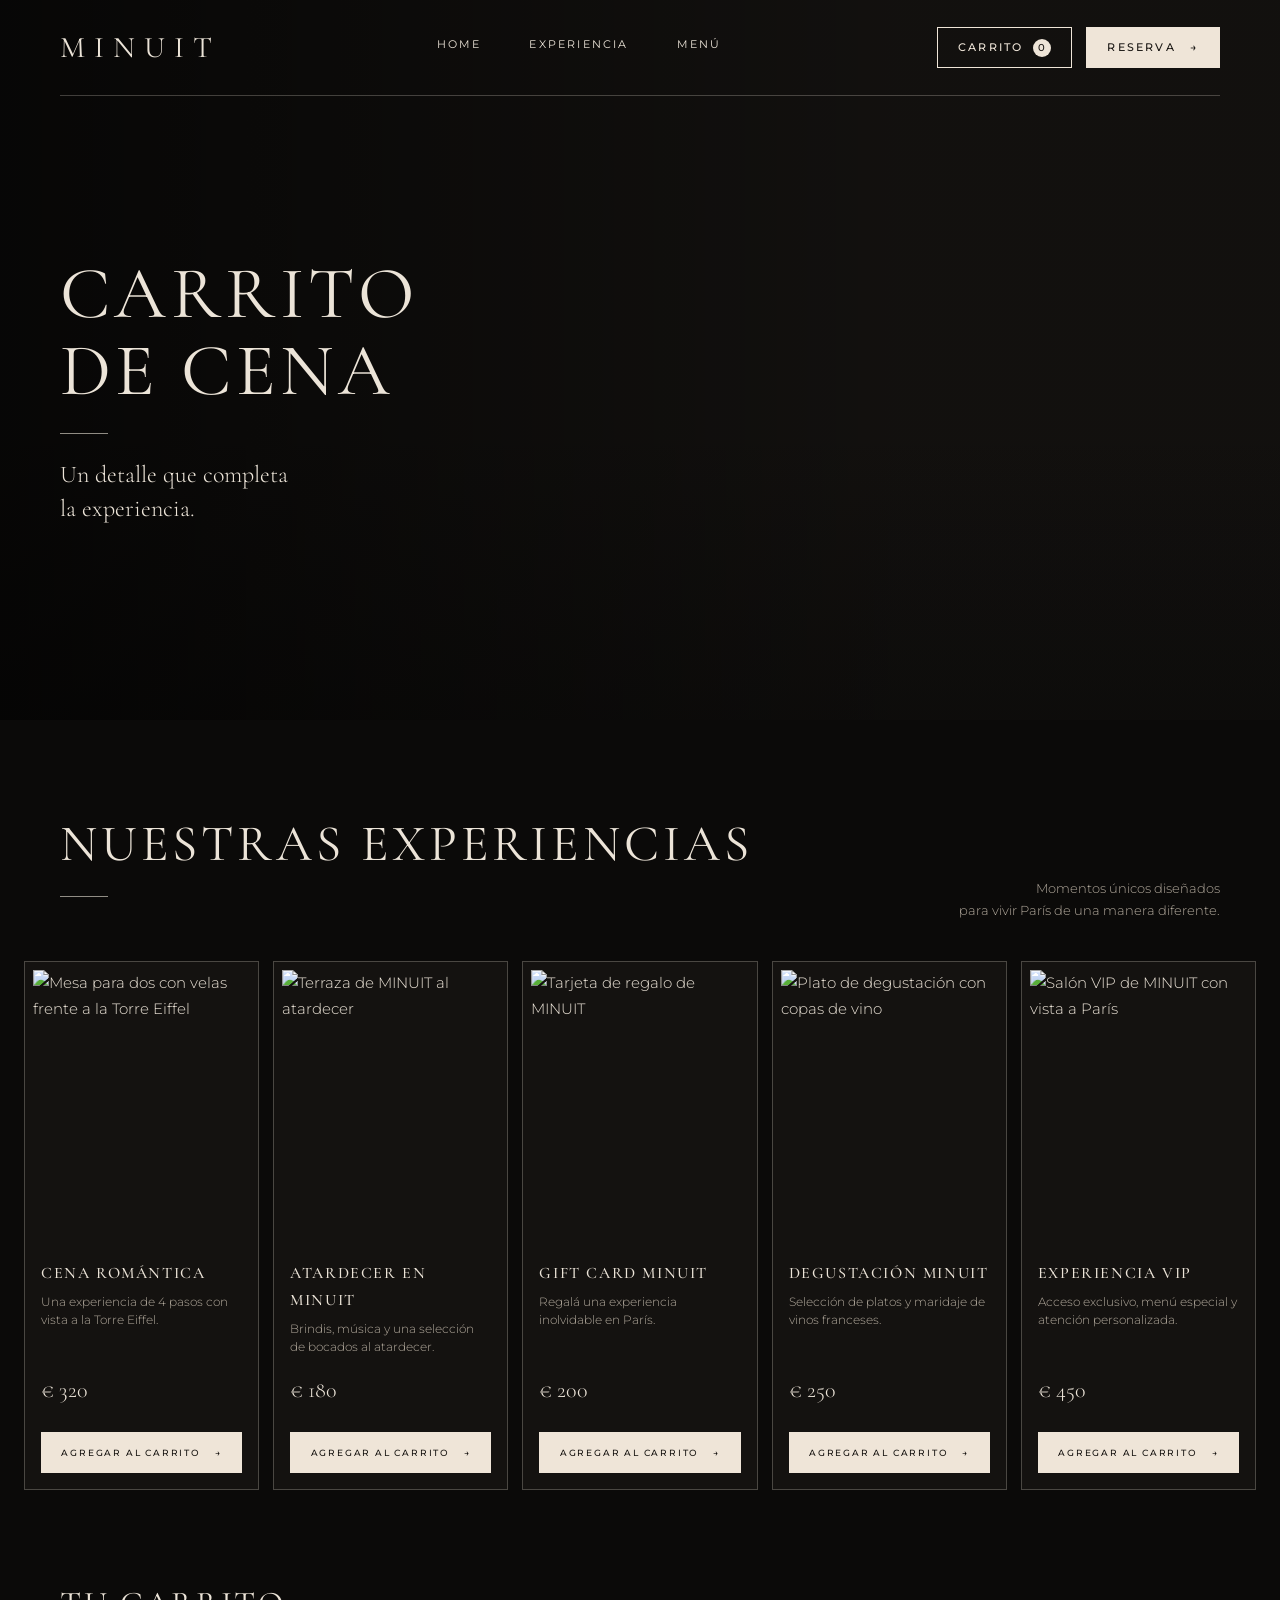
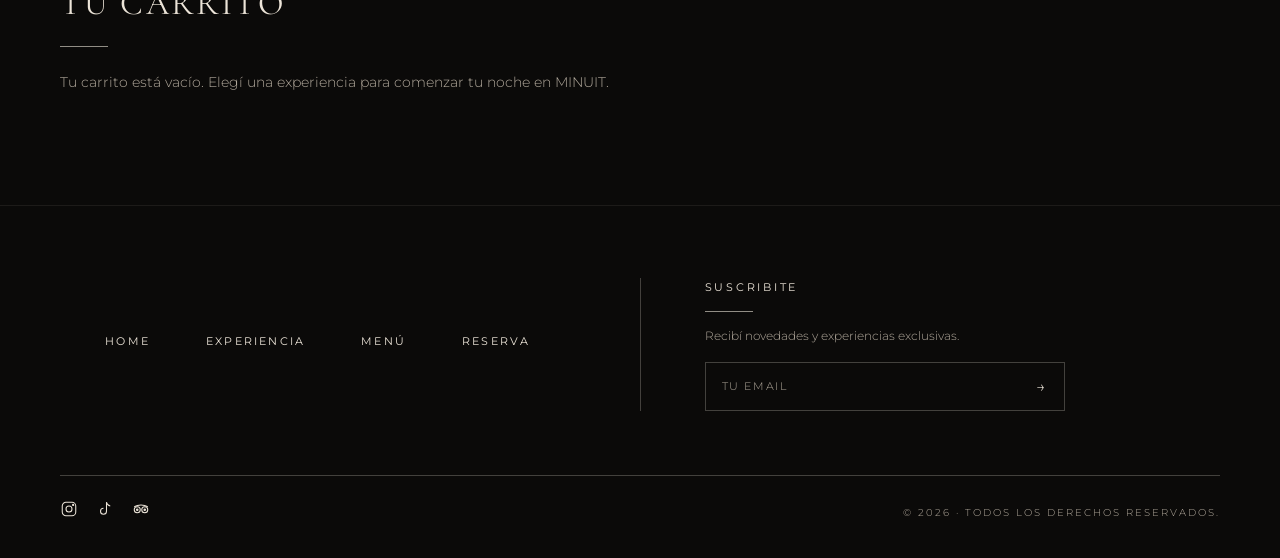
==== pages/carrito.html @ c2ee3cb4 "Rename carrito.html to pages/carrito.html" ====
<!DOCTYPE html>
<html lang="es">
<head>
  <meta charset="UTF-8">
  <meta name="viewport" content="width=device-width, initial-scale=1.0">
  <title>Carrito de cena | MINUIT</title>
  <link rel="stylesheet" href="../css/estilos.css">
</head>
<body>

  <header class="header">
    <div class="contenedor">
      <div class="header__barra">

        <a href="../index.html" class="logo">MINUIT</a>

        <nav class="nav">
          <a href="../index.html">Home</a>
          <a href="experiencia.html">Experiencia</a>
          <a href="menu.html">Menú</a>
          <a href="reserva.html" class="solo-celu">Reserva</a>
        </nav>

         <div class="header__acciones">
          <a href="carrito.html" class="boton boton--borde boton--chico boton-carrito">Carrito <span class="carrito-contador">0</span></a>
          <a href="reserva.html" class="boton boton--chico">Reserva <span>→</span></a>
          <button class="menu-boton" aria-label="Abrir menú">
            <span></span><span></span><span></span>
          </button>
        </div>

      </div>
    </div>
  </header>

  <main>

    <section class="hero hero--carrito">
      <div class="contenedor hero__contenido">
        <h1 class="hero__titulo">Carrito<br>de cena</h1>
        <span class="linea-corta"></span>
        <p class="hero__subtitulo">Un detalle que completa<br>la experiencia.</p>
      </div>
    </section>

    <section class="experiencias" id="experiencias">
      <div class="contenedor experiencias__cabecera">
        <div>
          <h2 class="titulo">Nuestras experiencias</h2>
          <span class="linea-corta"></span>
        </div>
        <p>Momentos únicos diseñados<br>para vivir París de una manera diferente.</p>
      </div>

      <div class="tarjetas">
        <article class="tarjeta" data-id="cena-romantica" data-nombre="Cena romántica" data-precio="320">
          <img src="../images/cena-romantica.png" alt="Mesa para dos con velas frente a la Torre Eiffel">
          <div class="tarjeta__info">
            <h3>Cena romántica</h3>
            <p>Una experiencia de 4 pasos con vista a la Torre Eiffel.</p>
            <span class="tarjeta__precio">€ 320</span>
            <button type="button" class="boton boton--ancho tarjeta__boton">Agregar al carrito <span>→</span></button>
          </div>
        </article>

        <article class="tarjeta" data-id="atardecer" data-nombre="Atardecer en MINUIT" data-precio="180">
          <img src="../images/atardecer.png" alt="Terraza de MINUIT al atardecer">
          <div class="tarjeta__info">
            <h3>Atardecer en MINUIT</h3>
            <p>Brindis, música y una selección de bocados al atardecer.</p>
            <span class="tarjeta__precio">€ 180</span>
            <button type="button" class="boton boton--ancho tarjeta__boton">Agregar al carrito <span>→</span></button>
          </div>
        </article>

        <article class="tarjeta" data-id="gift-card" data-nombre="Gift card MINUIT" data-precio="200">
          <img src="../images/gift-card.png" alt="Tarjeta de regalo de MINUIT">
          <div class="tarjeta__info">
            <h3>Gift card MINUIT</h3>
            <p>Regalá una experiencia inolvidable en París.</p>
            <span class="tarjeta__precio">€ 200</span>
            <button type="button" class="boton boton--ancho tarjeta__boton">Agregar al carrito <span>→</span></button>
          </div>
        </article>

        <article class="tarjeta" data-id="degustacion" data-nombre="Degustación MINUIT" data-precio="250">
          <img src="../images/degustacion.png" alt="Plato de degustación con copas de vino">
          <div class="tarjeta__info">
            <h3>Degustación MINUIT</h3>
            <p>Selección de platos y maridaje de vinos franceses.</p>
            <span class="tarjeta__precio">€ 250</span>
            <button type="button" class="boton boton--ancho tarjeta__boton">Agregar al carrito <span>→</span></button>
          </div>
        </article>

        <article class="tarjeta" data-id="vip" data-nombre="Experiencia VIP" data-precio="450">
          <img src="../images/vip.png" alt="Salón VIP de MINUIT con vista a París">
          <div class="tarjeta__info">
            <h3>Experiencia VIP</h3>
            <p>Acceso exclusivo, menú especial y atención personalizada.</p>
            <span class="tarjeta__precio">€ 450</span>
            <button type="button" class="boton boton--ancho tarjeta__boton">Agregar al carrito <span>→</span></button>
          </div>
        </article>

      </div>
    </section>

    <section class="carrito" id="tu-carrito">
      <div class="contenedor">

        <div id="carrito-contenido">
          <h2 class="titulo titulo--chico">Tu carrito</h2>
          <span class="linea-corta"></span>

          <p class="carrito__vacio" id="carrito-vacio">Tu carrito está vacío. Elegí una experiencia para comenzar tu noche en MINUIT.</p>

          <div class="carrito__caja oculto" id="carrito-resumen">
            <ul class="carrito__lista" id="carrito-lista"></ul>

            <aside class="resumen">
              <h3 class="etiqueta">Resumen</h3>
              <div class="resumen__fila">
                <span>Experiencias</span>
                <span id="carrito-cantidad">0</span>
              </div>
              <div class="resumen__fila resumen__total">
                <span>Total</span>
                <span id="carrito-total">€ 0</span>
              </div>
              <button type="button" class="boton boton--ancho" id="finalizar-compra">Finalizar compra <span>→</span></button>
              <button type="button" class="resumen__vaciar" id="vaciar-carrito">Vaciar carrito</button>
            </aside>
          </div>
        </div>

        <div class="gracias gracias--centro" id="gracias-compra">
          <h2 class="titulo titulo--chico">¡Gracias por tu compra!</h2>
          <span class="linea-corta"></span>
          <p id="gracias-compra-texto"></p>
          <div class="gracias__botones">
            <a href="../index.html" class="boton">Volver al inicio <span>→</span></a>
            <a href="carrito.html" class="boton boton--borde">Seguir explorando</a>
          </div>
        </div>

      </div>
    </section>

  </main>

  <footer class="footer">
    <div class="contenedor">

      <div class="footer__arriba">
        <nav class="footer__nav">
          <a href="../index.html">Home</a>
          <a href="experiencia.html">Experiencia</a>
          <a href="menu.html">Menú</a>
          <a href="reserva.html">Reserva</a>
        </nav>

        <span class="footer__separador"></span>

        <div class="suscribite">
          <h3 class="etiqueta">Suscribite</h3>
          <span class="linea-corta"></span>
          <p>Recibí novedades y experiencias exclusivas.</p>
          <form class="suscribite__form">
            <input type="email" placeholder="Tu email" required>
            <button type="submit" aria-label="Suscribirme">→</button>
          </form>
        </div>
      </div>

      <div class="footer__abajo">
        <div class="redes">
          <a href="#" aria-label="Instagram">
            <svg viewBox="0 0 24 24" fill="none" stroke="currentColor" stroke-width="1.4">
              <rect x="3" y="3" width="18" height="18" rx="5"/>
              <circle cx="12" cy="12" r="4"/>
              <circle cx="17.5" cy="6.5" r="0.8" fill="currentColor"/>
            </svg>
          </a>
          <a href="#" aria-label="TikTok">
            <svg viewBox="0 0 24 24" fill="none" stroke="currentColor" stroke-width="1.4">
              <path d="M14 3v12a4 4 0 1 1-4-4"/>
              <path d="M14 3c.5 2.5 2.5 4.5 5 5"/>
            </svg>
          </a>
          <a href="#" aria-label="Tripadvisor">
            <svg viewBox="0 0 24 24" fill="none" stroke="currentColor" stroke-width="1.4">
              <circle cx="7" cy="13" r="4"/>
              <circle cx="17" cy="13" r="4"/>
              <circle cx="7" cy="13" r="1" fill="currentColor"/>
              <circle cx="17" cy="13" r="1" fill="currentColor"/>
              <path d="M3 9c5-3 13-3 18 0"/>
            </svg>
          </a>
        </div>
        <p class="copyright">© 2026 · Todos los derechos reservados.</p>
      </div>

    </div>
  </footer>

 <div class="pago" id="pago">
    <div class="pago__fondo" data-cerrar></div>

    <aside class="pago__panel" role="dialog" aria-modal="true" aria-labelledby="pago-titulo">
      <button type="button" class="pago__cerrar" data-cerrar aria-label="Cerrar">×</button>

      <p class="etiqueta">Último paso</p>
      <h2 class="titulo titulo--chico" id="pago-titulo">Datos de compra</h2>
      <span class="linea-corta"></span>

      <div class="pago__resumen">
        <span id="pago-cantidad">0 experiencias</span>
        <strong id="pago-total">€ 0</strong>
      </div>

      <form class="form" id="form-pago">
        <div class="campo">
          <label for="pago-nombre">Nombre y apellido</label>
          <input type="text" id="pago-nombre" placeholder="Como figura en la tarjeta" autocomplete="cc-name" required>
        </div>

        <div class="campo">
          <label for="pago-email">Email</label>
          <input type="email" id="pago-email" placeholder="tuemail@ejemplo.com" autocomplete="email" required>
        </div>

        <div class="campo">
          <label for="pago-tarjeta">Número de tarjeta</label>
          <input type="text" id="pago-tarjeta" inputmode="numeric" placeholder="0000 0000 0000 0000" maxlength="19" pattern="[0-9]{4} [0-9]{4} [0-9]{4} [0-9]{4}" title="Ingresá los 16 números de la tarjeta" autocomplete="cc-number" required>
        </div>

        <div class="form__fila">
          <div class="campo">
            <label for="pago-vencimiento">Vencimiento</label>
            <input type="text" id="pago-vencimiento" inputmode="numeric" placeholder="MM/AA" maxlength="5" pattern="(0[1-9]|1[0-2])/[0-9]{2}" title="Mes y año, por ejemplo 08/28" autocomplete="cc-exp" required>
          </div>
          <div class="campo">
            <label for="pago-cvv">Código de seguridad</label>
            <input type="text" id="pago-cvv" inputmode="numeric" placeholder="CVV" maxlength="4" pattern="[0-9]{3,4}" title="Los 3 o 4 números del dorso" autocomplete="cc-csc" required>
          </div>
        </div>

        <button type="submit" class="boton boton--ancho" id="boton-pagar">Pagar <span>→</span></button>
        <p class="pago__aviso">Sitio de práctica: no se realizan cobros reales.</p>
      </form>
    </aside>
  </div>

<div class="pago" id="pago">
    <div class="pago__fondo" data-cerrar></div>

    <aside class="pago__panel" role="dialog" aria-modal="true" aria-labelledby="pago-titulo">
      <button type="button" class="pago__cerrar" data-cerrar aria-label="Cerrar">×</button>

      <p class="etiqueta">Último paso</p>
      <h2 class="titulo titulo--chico" id="pago-titulo">Datos de compra</h2>
      <span class="linea-corta"></span>

      <div class="pago__resumen">
        <span id="pago-cantidad">0 experiencias</span>
        <strong id="pago-total">€ 0</strong>
      </div>

      <form class="form" id="form-pago">
        <div class="campo">
          <label for="pago-nombre">Nombre y apellido</label>
          <input type="text" id="pago-nombre" placeholder="Como figura en la tarjeta" autocomplete="cc-name" required>
        </div>

        <div class="campo">
          <label for="pago-email">Email</label>
          <input type="email" id="pago-email" placeholder="tuemail@ejemplo.com" autocomplete="email" required>
        </div>

        <div class="campo">
          <label for="pago-tarjeta">Número de tarjeta</label>
          <input type="text" id="pago-tarjeta" inputmode="numeric" placeholder="0000 0000 0000 0000" maxlength="19" pattern="[0-9]{4} [0-9]{4} [0-9]{4} [0-9]{4}" title="Ingresá los 16 números de la tarjeta" autocomplete="cc-number" required>
        </div>

        <div class="form__fila">
          <div class="campo">
            <label for="pago-vencimiento">Vencimiento</label>
            <input type="text" id="pago-vencimiento" inputmode="numeric" placeholder="MM/AA" maxlength="5" pattern="(0[1-9]|1[0-2])/[0-9]{2}" title="Mes y año, por ejemplo 08/28" autocomplete="cc-exp" required>
          </div>
          <div class="campo">
            <label for="pago-cvv">Código de seguridad</label>
            <input type="text" id="pago-cvv" inputmode="numeric" placeholder="CVV" maxlength="4" pattern="[0-9]{3,4}" title="Los 3 o 4 números del dorso" autocomplete="cc-csc" required>
          </div>
        </div>

        <button type="submit" class="boton boton--ancho" id="boton-pagar">Pagar <span>→</span></button>
        <p class="pago__aviso">Sitio de práctica: no se realizan cobros reales.</p>
      </form>
    </aside>
  </div>
  <script src="../js/main.js"></script>
</body>
</html>
---- css/estilos.css ----
@import url('https://fonts.googleapis.com/css2?family=Bodoni+Moda:ital,opsz,wght@0,6..96,400;0,6..96,500;1,6..96,400&family=Cormorant+Garamond:ital,wght@0,300;0,400;0,500;1,400&family=Montserrat:wght@300;400;500&display=swap');

:root {
  --negro: #0b0a09;
  --negro-2: #141210;
  --crema: #f3ece2;
  --crema-boton: #efe5d8;
  --texto-claro: #ece4d8;
  --texto-suave: #b3aa9d;
  --texto-oscuro: #1a1714;
  --linea: rgba(236, 228, 216, 0.25);

  --fuente-titulo: 'Cormorant Garamond', serif;
  --fuente-titulo-alt: 'Bodoni Moda', serif;
  --fuente-texto: 'Montserrat', sans-serif;

  --ancho-maximo: 1240px;
}

*,
*::before,
*::after {
  box-sizing: border-box;
  margin: 0;
  padding: 0;
}

html {
  scroll-behavior: smooth;
}

body {
  background: var(--negro);
  color: var(--texto-claro);
  font-family: var(--fuente-texto);
  font-weight: 300;
  font-size: 15px;
  line-height: 1.7;
}

img,
video {
  display: block;
  max-width: 100%;
}

a {
  color: inherit;
  text-decoration: none;
}

button,
input,
select,
textarea {
  font: inherit;
  color: inherit;
}

ul {
  list-style: none;
}

.contenedor {
  width: 100%;
  max-width: var(--ancho-maximo);
  margin: 0 auto;
  padding: 0 40px;
}

.titulo {
  font-family: var(--fuente-titulo);
  font-weight: 400;
  font-size: clamp(2.2rem, 4vw, 3.4rem);
  line-height: 1.1;
  letter-spacing: 0.08em;
  text-transform: uppercase;
}

.linea-corta {
  display: block;
  width: 48px;
  height: 1px;
  margin: 24px 0;
  background: currentColor;
  opacity: 0.6;
}

.etiqueta {
  font-size: 11px;
  font-weight: 400;
  letter-spacing: 0.25em;
  text-transform: uppercase;
}

.boton {
  display: inline-flex;
  align-items: center;
  gap: 14px;
  padding: 14px 28px;
  border: 1px solid var(--crema-boton);
  background: var(--crema-boton);
  color: var(--texto-oscuro);
  font-size: 11px;
  font-weight: 500;
  letter-spacing: 0.2em;
  text-transform: uppercase;
  cursor: pointer;
  transition: background 0.3s, color 0.3s;
}

.boton:hover {
  background: transparent;
  color: var(--crema-boton);
}

.boton--oscuro {
  border-color: var(--negro);
  background: var(--negro);
  color: var(--texto-claro);
}

.boton--oscuro:hover {
  background: transparent;
  color: var(--negro);
}

.boton--chico {
  padding: 10px 20px;
}

.header {
  position: absolute;
  top: 0;
  left: 0;
  right: 0;
  z-index: 10;
}

.header__barra {
  display: flex;
  align-items: center;
  justify-content: space-between;
  gap: 32px;
  padding: 22px 0;
  border-bottom: 1px solid var(--linea);
}

.logo {
  font-family: var(--fuente-titulo);
  font-size: 30px;
  font-weight: 400;
  letter-spacing: 0.3em;
}

.nav {
  display: flex;
  gap: 48px;
}

.nav a,
.footer__nav a {
  padding-bottom: 6px;
  border-bottom: 1px solid transparent;
  font-size: 11px;
  font-weight: 400;
  letter-spacing: 0.2em;
  text-transform: uppercase;
  transition: border-color 0.3s;
}

.nav a:hover,
.nav a.activo,
.footer__nav a:hover,
.footer__nav a.activo {
  border-color: var(--texto-claro);
}

.nav .solo-celu {
  display: none;
}

.header__acciones {
  display: flex;
  align-items: center;
  gap: 24px;
}

.separador {
  width: 1px;
  height: 32px;
  background: var(--linea);
}

.carrito-icono {
  position: relative;
  display: flex;
}

.carrito-icono svg {
  width: 24px;
  height: 24px;
}

.carrito-contador {
  position: absolute;
  top: -6px;
  right: -10px;
  display: flex;
  align-items: center;
  justify-content: center;
  min-width: 18px;
  height: 18px;
  padding: 0 4px;
  border-radius: 9px;
  background: var(--crema-boton);
  color: var(--texto-oscuro);
  font-size: 10px;
  font-weight: 500;
}

.menu-boton {
  display: none;
  flex-direction: column;
  gap: 6px;
  padding: 6px 0;
  border: none;
  background: none;
  cursor: pointer;
}

.menu-boton span {
  display: block;
  width: 24px;
  height: 1px;
  background: var(--texto-claro);
  transition: transform 0.3s, opacity 0.3s;
}

.hero {
  position: relative;
  display: flex;
  align-items: center;
  min-height: 80vh;
  padding: 140px 0 80px;
  background-color: var(--negro-2);
  background-position: center;
  background-size: cover;
}

.hero::before {
  content: "";
  position: absolute;
  inset: 0;
  background: linear-gradient(to right, rgba(0, 0, 0, 0.65), rgba(0, 0, 0, 0.1) 70%),
              linear-gradient(to top, rgba(11, 10, 9, 0.6), transparent 40%);
}

.hero__contenido {
  position: relative;
}

.hero__titulo {
  font-family: var(--fuente-titulo);
  font-weight: 400;
  font-size: clamp(2.8rem, 6vw, 4.6rem);
  line-height: 1.05;
  letter-spacing: 0.06em;
  text-transform: uppercase;
}

.hero__subtitulo {
  font-family: var(--fuente-titulo);
  font-size: clamp(1.2rem, 2vw, 1.5rem);
  line-height: 1.4;
}

.hero--centrado {
  min-height: 100vh;
  text-align: center;
}

.hero--centrado::before {
  background: rgba(0, 0, 0, 0.35);
}

.hero--centrado .hero__titulo {
  font-size: clamp(3.6rem, 11vw, 7.5rem);
  letter-spacing: 0.15em;
}

.hero--centrado .hero__subtitulo {
  margin: 4px 0 36px;
  font-style: italic;
  font-size: clamp(1.4rem, 2.6vw, 2rem);
}

.hero--home        { background-image: url(../images/home-portada.png); }
.hero--experiencia { background-image: url(../images/exp-portada.png); }
.hero--menu        { background-image: url(../images/menu-portada.png); }
.hero--reserva     { background-image: url(../images/reserva-portada.png); }
.hero--carrito     { background-image: url(../images/carrito-portada.png); }

.footer {
  padding: 72px 0 32px;
  border-top: 1px solid rgba(236, 228, 216, 0.08);
  background: var(--negro);
}

.footer__arriba {
  display: grid;
  grid-template-columns: 1fr auto 1fr;
  align-items: center;
  gap: 64px;
}

.footer__nav {
  display: flex;
  justify-content: center;
  flex-wrap: wrap;
  gap: 32px 56px;
}

.footer__separador {
  align-self: stretch;
  width: 1px;
  background: var(--linea);
}

.suscribite p {
  margin: 0 0 16px;
  color: var(--texto-suave);
  font-size: 12px;
}

.suscribite .linea-corta {
  margin: 14px 0;
}

.suscribite__form {
  display: flex;
  max-width: 360px;
  border: 1px solid var(--linea);
}

.suscribite__form input {
  flex: 1;
  min-width: 0;
  padding: 14px 16px;
  border: none;
  outline: none;
  background: transparent;
  font-size: 11px;
  letter-spacing: 0.15em;
}

.suscribite__form input::placeholder {
  color: var(--texto-suave);
  text-transform: uppercase;
}

.suscribite__form button {
  padding: 0 18px;
  border: none;
  background: none;
  font-size: 16px;
  cursor: pointer;
}

.footer__abajo {
  display: flex;
  align-items: center;
  justify-content: space-between;
  gap: 16px;
  margin-top: 64px;
  padding-top: 24px;
  border-top: 1px solid var(--linea);
}

.redes {
  display: flex;
  gap: 18px;
}

.redes svg {
  width: 18px;
  height: 18px;
  transition: opacity 0.3s;
}

.redes a:hover svg {
  opacity: 0.6;
}

.copyright {
  color: var(--texto-suave);
  font-size: 10px;
  letter-spacing: 0.2em;
  text-transform: uppercase;
}

@media (max-width: 900px) {
  .contenedor {
    padding: 0 20px;
  }

  .menu-boton {
    display: flex;
  }

  .nav {
    position: absolute;
    top: 100%;
    left: -20px;
    right: -20px;
    flex-direction: column;
    gap: 0;
    padding: 8px 20px 24px;
    background: rgba(11, 10, 9, 0.97);
    border-bottom: 1px solid var(--linea);
    opacity: 0;
    visibility: hidden;
    transform: translateY(-10px);
    transition: opacity 0.3s, transform 0.3s, visibility 0.3s;
  }

  .header.abierto .nav {
    opacity: 1;
    visibility: visible;
    transform: translateY(0);
  }

  .nav a {
    padding: 16px 0;
    border-bottom: 1px solid rgba(236, 228, 216, 0.1);
  }

  .nav a.activo {
    border-color: rgba(236, 228, 216, 0.1);
    color: #fff;
  }

  .nav .solo-celu {
    display: block;
  }

  .header.abierto .menu-boton span:nth-child(1) {
    transform: translateY(7px) rotate(45deg);
  }

  .header.abierto .menu-boton span:nth-child(2) {
    opacity: 0;
  }

  .header.abierto .menu-boton span:nth-child(3) {
    transform: translateY(-7px) rotate(-45deg);
  }

  .header.abierto .header__barra {
    background: rgba(11, 10, 9, 0.97);
  }

  .header__barra {
    position: relative;
    padding: 18px 0;
  }

  .logo {
    font-size: 24px;
  }

  .footer__arriba {
    grid-template-columns: 1fr;
    gap: 48px;
  }

  .footer__separador {
    display: none;
  }

  .footer__nav {
    justify-content: flex-start;
  }
}

@media (max-width: 600px) {
  .header__acciones .boton {
    display: none;
  }

  .header__acciones .separador {
    display: none;
  }

  .hero {
    min-height: 70vh;
  }

  .footer__abajo {
    flex-direction: column-reverse;
    align-items: flex-start;
  }
}
.bloque {
  display: grid;
  min-height: 620px;
}

.bloque--1 {
  grid-template-columns: 37% 1fr;
}

.bloque--2 {
  grid-template-columns: 51% 1fr;
}

.bloque--3 {
  grid-template-columns: 34% 1fr;
}

.bloque--4 {
  grid-template-columns: 62% 1fr;
}

.bloque__texto {
  display: flex;
  flex-direction: column;
  justify-content: center;
  padding: 64px clamp(24px, 5vw, 72px);
}

.bloque__texto--claro {
  background: var(--crema);
  color: var(--texto-oscuro);
}

.bloque__texto--oscuro {
  background: var(--negro);
}

.bloque__texto p {
  max-width: 360px;
  font-size: 14px;
}

.bloque__texto--claro p {
  color: #4a443d;
}

.bloque__texto .etiqueta {
  margin-bottom: 16px;
}

.bloque__texto .boton {
  align-self: flex-start;
  margin-top: 32px;
}

.bloque__tags {
  margin-top: 56px;
  font-size: 10px !important;
  letter-spacing: 0.2em;
  text-transform: uppercase;
}

.bloque__media {
  position: relative;
  overflow: hidden;
  background: var(--negro-2);
}

.bloque__media img,
.bloque__media video {
  width: 100%;
  height: 100%;
  object-fit: cover;
}

@media (max-width: 900px) {
  .bloque,
  .bloque--1,
  .bloque--2,
  .bloque--3,
  .bloque--4 {
    grid-template-columns: 1fr;
    min-height: 0;
  }

  .bloque__media {
    order: -1;
    height: 70vw;
    max-height: 480px;
  }

  .bloque__texto {
    padding: 56px 20px;
  }
}
.titulo--chico {
  font-size: clamp(1.8rem, 2.6vw, 2.4rem);
}

.recorrido {
  display: grid;
  grid-template-columns: 26% 1fr;
  align-items: center;
  gap: 24px;
  padding: 24px 24px 72px 0;
}

.recorrido__texto,
.ambiente__texto {
  padding: 0 clamp(24px, 4vw, 56px);
}

.recorrido__texto p,
.ambiente__texto p {
  max-width: 260px;
  color: var(--texto-suave);
  font-size: 14px;
}

.momentos {
  display: grid;
  grid-template-columns: repeat(3, 1fr);
  gap: 10px;
}

.momento img {
  width: 100%;
  aspect-ratio: 3 / 4;
  object-fit: cover;
}

.momento__info {
  position: relative;
  margin-top: 20px;
  padding-top: 28px;
  text-align: center;
}

.momento__info::before {
  content: "";
  position: absolute;
  top: 0;
  left: -5px;
  right: -5px;
  height: 1px;
  background: var(--linea);
}

.momento:first-child .momento__info::before {
  left: 0;
}

.momento:last-child .momento__info::before {
  right: 0;
}

.momento__info::after {
  content: "";
  position: absolute;
  top: -3px;
  left: 50%;
  width: 7px;
  height: 7px;
  margin-left: -3.5px;
  border-radius: 50%;
  background: var(--texto-claro);
}

.momento__info h3 {
  font-size: 10px;
}

.momento__info p {
  margin-top: 8px;
  color: var(--texto-suave);
  font-size: 12px;
}

.ambiente {
  display: grid;
  grid-template-columns: 26% 1fr;
  align-items: center;
  min-height: 620px;
}

.ambiente__texto .titulo {
  font-size: clamp(2rem, 3.2vw, 3rem);
}

.ambiente__foto {
  height: 100%;
}

.ambiente__foto img {
  width: 100%;
  height: 100%;
  object-fit: cover;
}

@media (max-width: 900px) {
  .recorrido,
  .ambiente {
    grid-template-columns: 1fr;
    gap: 40px;
    padding: 64px 0;
  }

  .recorrido__texto,
  .ambiente__texto {
    padding: 0 20px;
  }

  .momentos {
    grid-template-columns: 1fr;
    gap: 40px;
    padding: 0 20px;
  }

  .momento img {
    aspect-ratio: 4 / 3;
  }

  .momento__info::before {
    left: 0;
    right: 0;
  }

  .ambiente {
    padding-bottom: 0;
  }

  .ambiente__foto {
    height: 70vw;
    max-height: 480px;
  }
}
.carta {
  display: grid;
  grid-template-columns: 28fr 30fr 19fr 23fr;
  background: var(--negro);
}

.carta__col {
  display: flex;
  flex-direction: column;
  padding-top: 48px;
  border-right: 1px solid rgba(201, 164, 106, 0.35);
}

.carta__col:last-child {
  border-right: none;
}

.carta__contenido {
  padding: 0 clamp(20px, 2.4vw, 36px) 40px;
}

.carta__titulo {
  font-family: var(--fuente-titulo);
  font-size: clamp(1.4rem, 2vw, 1.9rem);
  font-weight: 400;
  letter-spacing: 0.15em;
  text-transform: uppercase;
  white-space: nowrap;
}

.plato {
  margin-bottom: 26px;
  font-family: var(--fuente-titulo);
}

.plato__fila {
  display: flex;
  justify-content: space-between;
  gap: 12px;
}

.plato h3 {
  font-size: 15px;
  font-weight: 500;
  letter-spacing: 0.1em;
  text-transform: uppercase;
}

.plato__fila span {
  flex-shrink: 0;
  font-size: 15px;
}

.plato p {
  max-width: 280px;
  color: var(--texto-suave);
  font-size: 15px;
  line-height: 1.4;
}

.carta__foto {
  position: relative;
  flex: 1;
  min-height: 280px;
  margin-top: auto;
}

.carta__foto img {
  position: absolute;
  inset: 0;
  width: 100%;
  height: 100%;
  object-fit: cover;
  object-position: center bottom;
  -webkit-mask-image: linear-gradient(to bottom, transparent, #000 35%);
  mask-image: linear-gradient(to bottom, transparent, #000 35%);
}
.bebidas {
  padding: 18px 0;
  border-bottom: 1px solid rgba(201, 164, 106, 0.35);
  font-family: var(--fuente-titulo);
}

.bebidas:first-of-type {
  padding-top: 0;
}

.bebidas:last-child {
  border-bottom: none;
}

.bebidas h3 {
  margin-bottom: 10px;
  font-size: 14px;
  font-weight: 500;
  letter-spacing: 0.12em;
  text-transform: uppercase;
}

.bebidas li {
  display: flex;
  justify-content: space-between;
  gap: 12px;
  color: var(--texto-suave);
  font-size: 15px;
  line-height: 1.75;
}

.bebidas li span:last-child {
  color: var(--texto-claro);
}

@media (max-width: 1100px) {
  .carta {
    grid-template-columns: 1fr 1fr;
  }

  .carta__col {
    border-bottom: 1px solid rgba(201, 164, 106, 0.35);
  }

  .carta__col:nth-child(2) {
    border-right: none;
  }

  .carta__col:nth-child(3) {
    border-bottom: none;
  }
}

@media (max-width: 600px) {
  .carta {
    grid-template-columns: 1fr;
  }

  .carta__col {
    border-right: none;
  }

  .carta__col:nth-child(3) {
    border-bottom: 1px solid rgba(201, 164, 106, 0.35);
  }

  .carta__contenido {
    padding: 0 20px 32px;
  }

  .carta__foto img {
    aspect-ratio: 16 / 9;
  }
}
.reserva {
  display: grid;
  grid-template-columns: 56% 1fr;
}

.reserva__foto img {
  width: 100%;
  height: 100%;
  object-fit: cover;
}

.reserva__panel {
  padding: 56px clamp(24px, 4vw, 56px);
}

.reserva__intro {
  max-width: 400px;
  margin: 12px 0 8px;
  color: var(--texto-suave);
  font-size: 14px;
}

.form {
  display: grid;
  gap: 18px;
}

.form__fila {
  display: grid;
  grid-template-columns: 1fr 1fr;
  gap: 14px;
}

.campo label {
  display: block;
  margin-bottom: 8px;
  font-size: 10px;
  font-weight: 400;
  letter-spacing: 0.2em;
  text-transform: uppercase;
}

.campo input,
.campo select,
.campo textarea {
  width: 100%;
  padding: 12px 14px;
  border: 1px solid var(--linea);
  border-radius: 0;
  outline: none;
  background: transparent;
  font-size: 13px;
  color-scheme: dark;
  transition: border-color 0.3s;
}

.campo input::placeholder,
.campo textarea::placeholder {
  color: var(--texto-suave);
}

.campo input:focus,
.campo select:focus,
.campo textarea:focus {
  border-color: var(--texto-claro);
}

.campo select {
  appearance: none;
  padding-right: 36px;
  background-image: url("data:image/svg+xml,%3Csvg xmlns='http://www.w3.org/2000/svg' width='12' height='12' viewBox='0 0 24 24' fill='none' stroke='%23ece4d8' stroke-width='2'%3E%3Cpath d='M6 9l6 6 6-6'/%3E%3C/svg%3E");
  background-repeat: no-repeat;
  background-position: right 14px center;
  cursor: pointer;
}

.campo select option {
  background: var(--negro);
}

.campo textarea {
  resize: vertical;
}

.telefono {
  display: grid;
  grid-template-columns: 96px 1fr;
  gap: 8px;
}

.boton--ancho {
  justify-content: center;
  width: 100%;
  margin-top: 6px;
}

.boton--borde {
  background: transparent;
  color: var(--crema-boton);
}

.boton--borde:hover {
  background: var(--crema-boton);
  color: var(--texto-oscuro);
}

.gracias {
  display: none;
  padding: 24px 0 8px;
}

.gracias.visible {
  display: block;
  animation: aparecer 0.6s ease;
}

.gracias p {
  max-width: 420px;
  color: var(--texto-suave);
  font-size: 14px;
}

.gracias p strong {
  color: var(--texto-claro);
  font-weight: 400;
}

.gracias__botones {
  display: flex;
  flex-wrap: wrap;
  gap: 12px;
  margin-top: 32px;
}

.oculto {
  display: none;
}

@keyframes aparecer {
  from {
    opacity: 0;
    transform: translateY(12px);
  }
  to {
    opacity: 1;
    transform: translateY(0);
  }
}

.beneficios {
  display: grid;
  grid-template-columns: repeat(3, 1fr);
  margin-top: 36px;
}

.beneficio {
  padding: 0 8px;
  border-right: 1px solid var(--linea);
  text-align: center;
}

.beneficio:last-child {
  border-right: none;
}

.beneficio svg {
  width: 20px;
  height: 20px;
  margin: 0 auto 10px;
}

.beneficio p {
  color: var(--texto-suave);
  font-size: 11px;
  line-height: 1.5;
}

@media (max-width: 900px) {
  .reserva {
    grid-template-columns: 1fr;
  }

  .reserva__foto {
    height: 60vw;
    max-height: 420px;
  }

  .reserva__panel {
    padding: 56px 20px;
  }
}

@media (max-width: 600px) {
  .form__fila {
    grid-template-columns: 1fr;
  }
}
.experiencias {
  padding: 96px 0 72px;
}

.experiencias__cabecera {
  display: flex;
  align-items: flex-end;
  justify-content: space-between;
  gap: 32px;
  margin-bottom: 40px;
}

.experiencias__cabecera p {
  color: var(--texto-suave);
  font-size: 13px;
  text-align: right;
}

.tarjetas {
  display: grid;
  grid-template-columns: repeat(5, 1fr);
  gap: 14px;
  max-width: 1320px;
  margin: 0 auto;
  padding: 0 24px;
}

.tarjeta {
  display: flex;
  flex-direction: column;
  padding: 8px;
  border: 1px solid var(--linea);
  background: var(--negro-2);
  transition: border-color 0.3s, transform 0.3s;
}

.tarjeta:hover {
  border-color: rgba(236, 228, 216, 0.5);
  transform: translateY(-4px);
}

.tarjeta img {
  width: 100%;
  aspect-ratio: 4 / 5;
  object-fit: cover;
}

.tarjeta__info {
  display: flex;
  flex: 1;
  flex-direction: column;
  padding: 18px 8px 8px;
}

.tarjeta__info h3 {
  font-family: var(--fuente-titulo);
  font-size: 16px;
  font-weight: 500;
  letter-spacing: 0.1em;
  text-transform: uppercase;
}

.tarjeta__info p {
  margin-top: 6px;
  color: var(--texto-suave);
  font-size: 12px;
  line-height: 1.5;
}

.tarjeta__precio {
  margin: auto 0 16px;
  padding-top: 16px;
  font-family: var(--fuente-titulo);
  font-size: 22px;
}

.tarjeta__boton {
  padding: 12px 10px;
  font-size: 9px;
}

.tarjeta__boton.agregado {
  background: transparent;
  color: var(--crema-boton);
}

.carrito {
  padding: 24px 0 110px;
}

.carrito__vacio {
  color: var(--texto-suave);
  font-size: 14px;
}

.carrito__caja {
  display: grid;
  grid-template-columns: 1fr 340px;
  align-items: start;
  gap: 40px;
}

.carrito__caja.oculto {
  display: none;
}

.item {
  display: grid;
  grid-template-columns: 72px 1fr auto 90px 24px;
  align-items: center;
  gap: 20px;
  padding: 18px 0;
  border-bottom: 1px solid var(--linea);
}

.item:first-child {
  border-top: 1px solid var(--linea);
}

.item img {
  width: 72px;
  height: 72px;
  object-fit: cover;
}

.item h3 {
  font-family: var(--fuente-titulo);
  font-size: 17px;
  font-weight: 500;
  letter-spacing: 0.08em;
  text-transform: uppercase;
}

.item__info p {
  color: var(--texto-suave);
  font-size: 12px;
}

.item__cantidad {
  display: flex;
  align-items: center;
  border: 1px solid var(--linea);
}

.item__cantidad button {
  width: 32px;
  height: 32px;
  border: none;
  background: none;
  font-size: 16px;
  cursor: pointer;
}

.item__cantidad button:hover {
  background: rgba(236, 228, 216, 0.1);
}

.item__cantidad span {
  min-width: 24px;
  font-size: 13px;
  text-align: center;
}

.item__subtotal {
  font-family: var(--fuente-titulo);
  font-size: 18px;
  text-align: right;
}

.item__quitar {
  border: none;
  background: none;
  color: var(--texto-suave);
  font-size: 22px;
  cursor: pointer;
  transition: color 0.3s;
}

.item__quitar:hover {
  color: var(--texto-claro);
}

.resumen {
  padding: 28px;
  border: 1px solid var(--linea);
  background: var(--negro-2);
}

.resumen .etiqueta {
  margin-bottom: 20px;
}

.resumen__fila {
  display: flex;
  justify-content: space-between;
  padding: 10px 0;
  color: var(--texto-suave);
  font-size: 13px;
}

.resumen__total {
  margin-bottom: 20px;
  padding-top: 16px;
  border-top: 1px solid var(--linea);
  color: var(--texto-claro);
  font-family: var(--fuente-titulo);
  font-size: 24px;
}

.resumen__vaciar {
  display: block;
  margin: 16px auto 0;
  border: none;
  background: none;
  color: var(--texto-suave);
  font-size: 11px;
  letter-spacing: 0.15em;
  text-decoration: underline;
  text-transform: uppercase;
  cursor: pointer;
}

.gracias--centro {
  text-align: center;
}

.gracias--centro .linea-corta {
  margin: 24px auto;
}

.gracias--centro p {
  margin: 0 auto;
}

.gracias--centro .gracias__botones {
  justify-content: center;
}

@media (max-width: 1100px) {
  .tarjetas {
    grid-template-columns: repeat(3, 1fr);
  }
}

@media (max-width: 900px) {
  .experiencias {
    padding: 72px 0 56px;
  }

  .experiencias__cabecera {
    flex-direction: column;
    align-items: flex-start;
  }

  .experiencias__cabecera p {
    text-align: left;
  }

  .tarjetas {
    grid-template-columns: repeat(2, 1fr);
    padding: 0 20px;
  }

  .carrito__caja {
    grid-template-columns: 1fr;
  }
}

@media (max-width: 600px) {
  .item {
    grid-template-columns: 60px 1fr 24px;
    gap: 12px 16px;
  }

  .item img {
    grid-row: span 2;
    width: 60px;
    height: 60px;
  }

  .item__cantidad {
    grid-column: 2;
    justify-self: start;
  }

  .item__subtotal {
    grid-column: 3;
    grid-row: 2;
    white-space: nowrap;
  }

  .item__quitar {
    grid-column: 3;
    grid-row: 1;
  }
}

@media (max-width: 480px) {
  .tarjetas {
    grid-template-columns: 1fr;
  }

  .tarjeta img {
    aspect-ratio: 4 / 3;
  }
}
.pago {
  position: fixed;
  inset: 0;
  z-index: 100;
  visibility: hidden;
  transition: visibility 0s 0.4s;
}

.pago.abierto {
  visibility: visible;
  transition-delay: 0s;
}

.pago__fondo {
  position: absolute;
  inset: 0;
  background: rgba(0, 0, 0, 0.65);
  opacity: 0;
  transition: opacity 0.4s;
}

.pago.abierto .pago__fondo {
  opacity: 1;
}

.pago__panel {
  position: absolute;
  top: 0;
  right: 0;
  width: min(460px, 100%);
  height: 100%;
  padding: 56px 36px 40px;
  overflow-y: auto;
  border-left: 1px solid var(--linea);
  background: var(--negro-2);
  transform: translateX(100%);
  transition: transform 0.4s ease;
}

.pago.abierto .pago__panel {
  transform: translateX(0);
}

.pago__panel .etiqueta {
  margin-bottom: 12px;
  color: var(--texto-suave);
}

.pago__cerrar {
  position: absolute;
  top: 16px;
  right: 22px;
  border: none;
  background: none;
  color: var(--texto-suave);
  font-size: 30px;
  cursor: pointer;
  transition: color 0.3s;
}

.pago__cerrar:hover {
  color: var(--texto-claro);
}

.pago__resumen {
  display: flex;
  align-items: baseline;
  justify-content: space-between;
  margin-bottom: 28px;
  padding: 16px 0;
  border-top: 1px solid var(--linea);
  border-bottom: 1px solid var(--linea);
  color: var(--texto-suave);
  font-size: 13px;
}

.pago__resumen strong {
  color: var(--texto-claro);
  font-family: var(--fuente-titulo);
  font-size: 24px;
  font-weight: 400;
}

.pago__aviso {
  color: var(--texto-suave);
  font-size: 11px;
  text-align: center;
}

.sin-scroll {
  overflow: hidden;
}

@media (max-width: 600px) {
  .pago__panel {
    padding: 56px 20px 32px;
  }

  .pago .form__fila {
    grid-template-columns: 1fr 1fr;
  }
}
.boton-carrito {
  gap: 10px;
  white-space: nowrap;
}

.boton-carrito .carrito-contador {
  position: static;
  transition: background 0.3s, color 0.3s;
}

.boton-carrito:hover .carrito-contador {
  background: var(--negro);
  color: var(--crema-boton);
}

.header__acciones .boton-carrito + .boton {
  margin-left: -10px;
}

@media (max-width: 600px) {
  .header__acciones {
    gap: 16px;
  }

  .header__acciones .boton.boton-carrito {
    display: inline-flex;
    padding: 9px 12px;
    font-size: 10px;
    letter-spacing: 0.12em;
  }
}

@media (max-width: 380px) {
  .logo {
    font-size: 20px;
    letter-spacing: 0.2em;
  }

  .header__acciones .boton.boton-carrito {
    padding: 8px 10px;
    letter-spacing: 0.08em;
  }
}
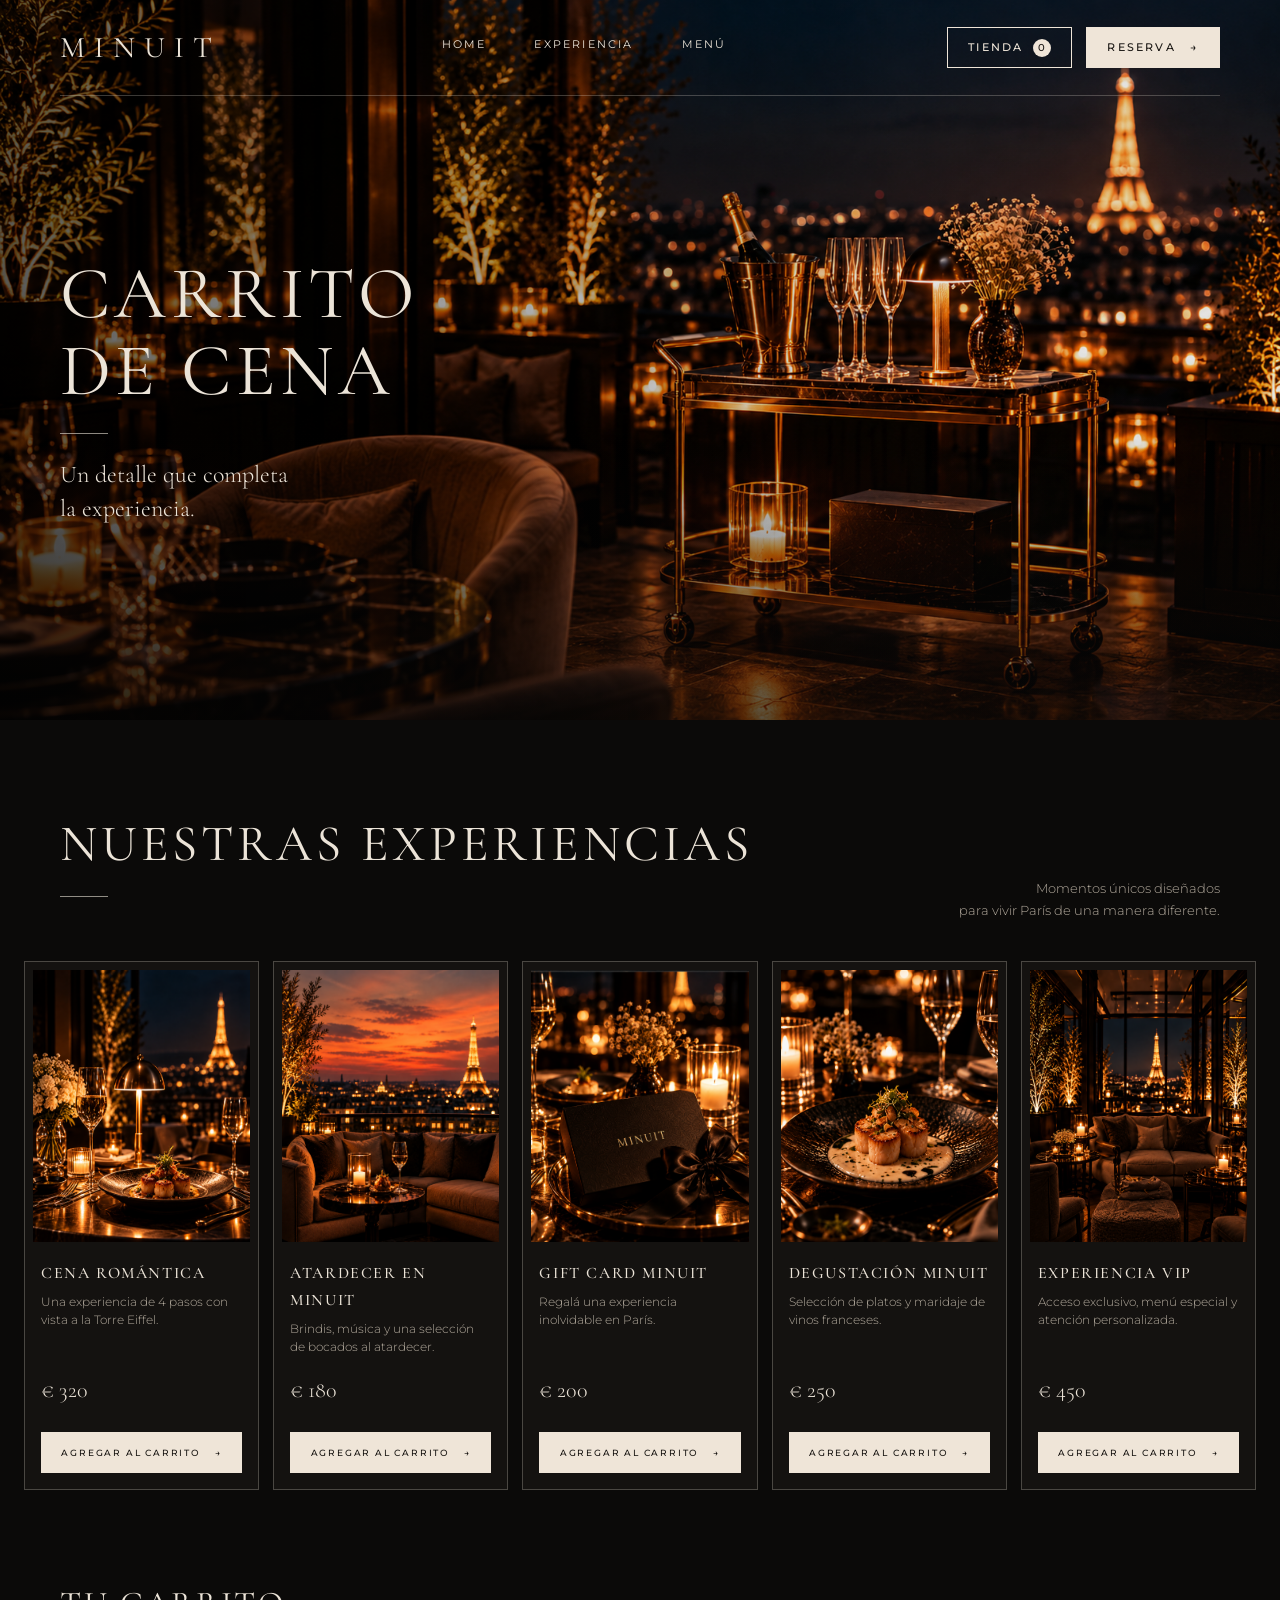
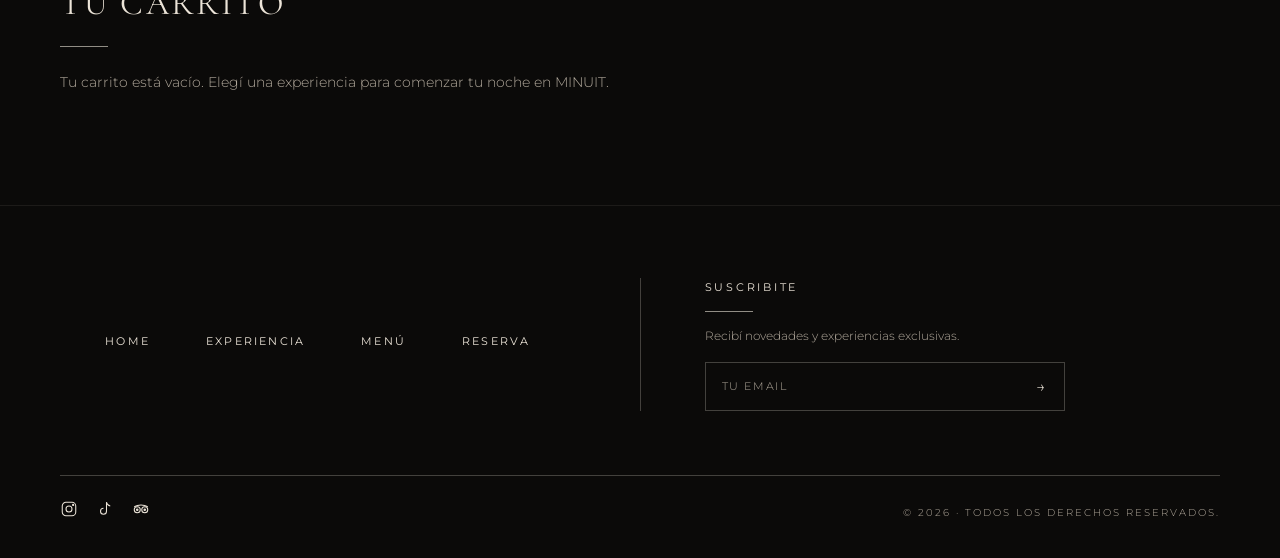
==== commit 4734f0e6: "Change 'Carrito' link to 'Tienda' in HTML" ====
--- a/pages/carrito.html
+++ b/pages/carrito.html
@@ -22,7 +22,7 @@
         </nav>
 
          <div class="header__acciones">
-          <a href="carrito.html" class="boton boton--borde boton--chico boton-carrito">Carrito <span class="carrito-contador">0</span></a>
+          <a href="carrito.html" class="boton boton--borde boton--chico boton-carrito">Tienda <span class="carrito-contador">0</span></a>
           <a href="reserva.html" class="boton boton--chico">Reserva <span>→</span></a>
           <button class="menu-boton" aria-label="Abrir menú">
             <span></span><span></span><span></span>
